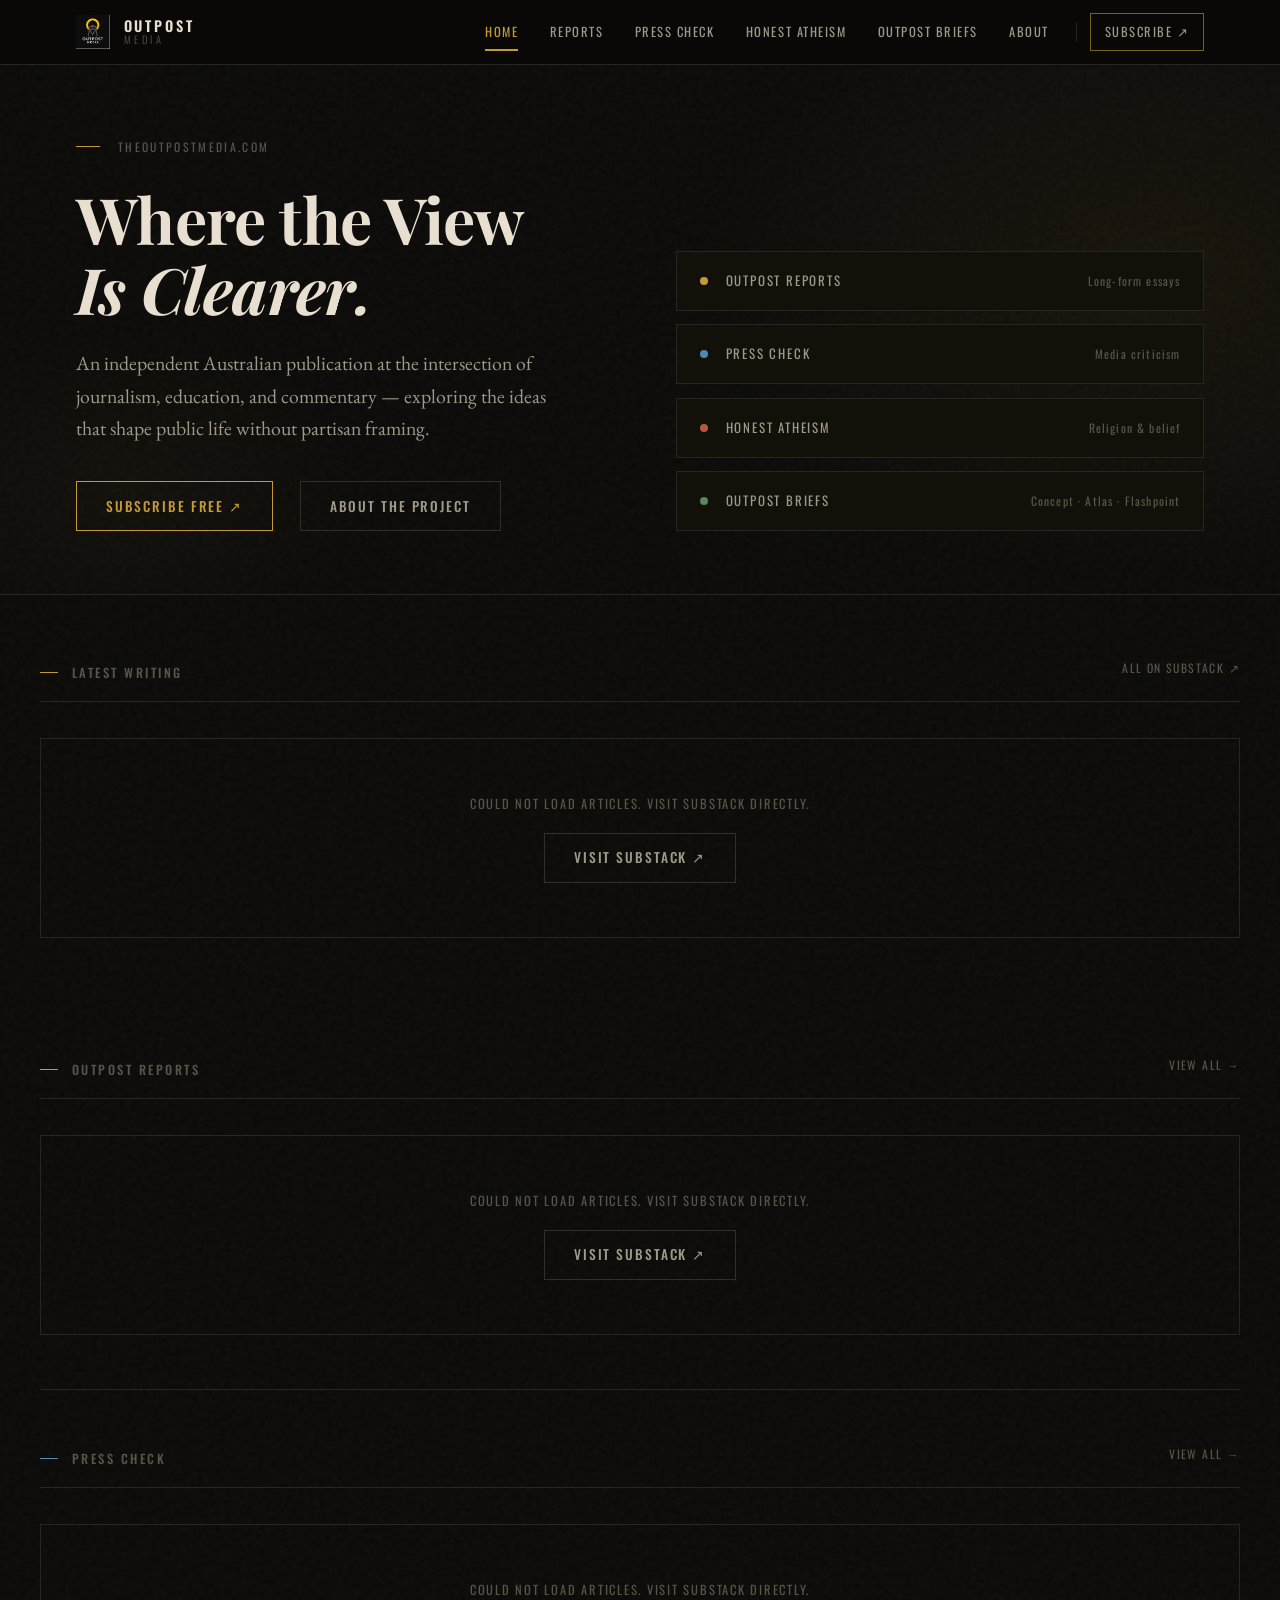
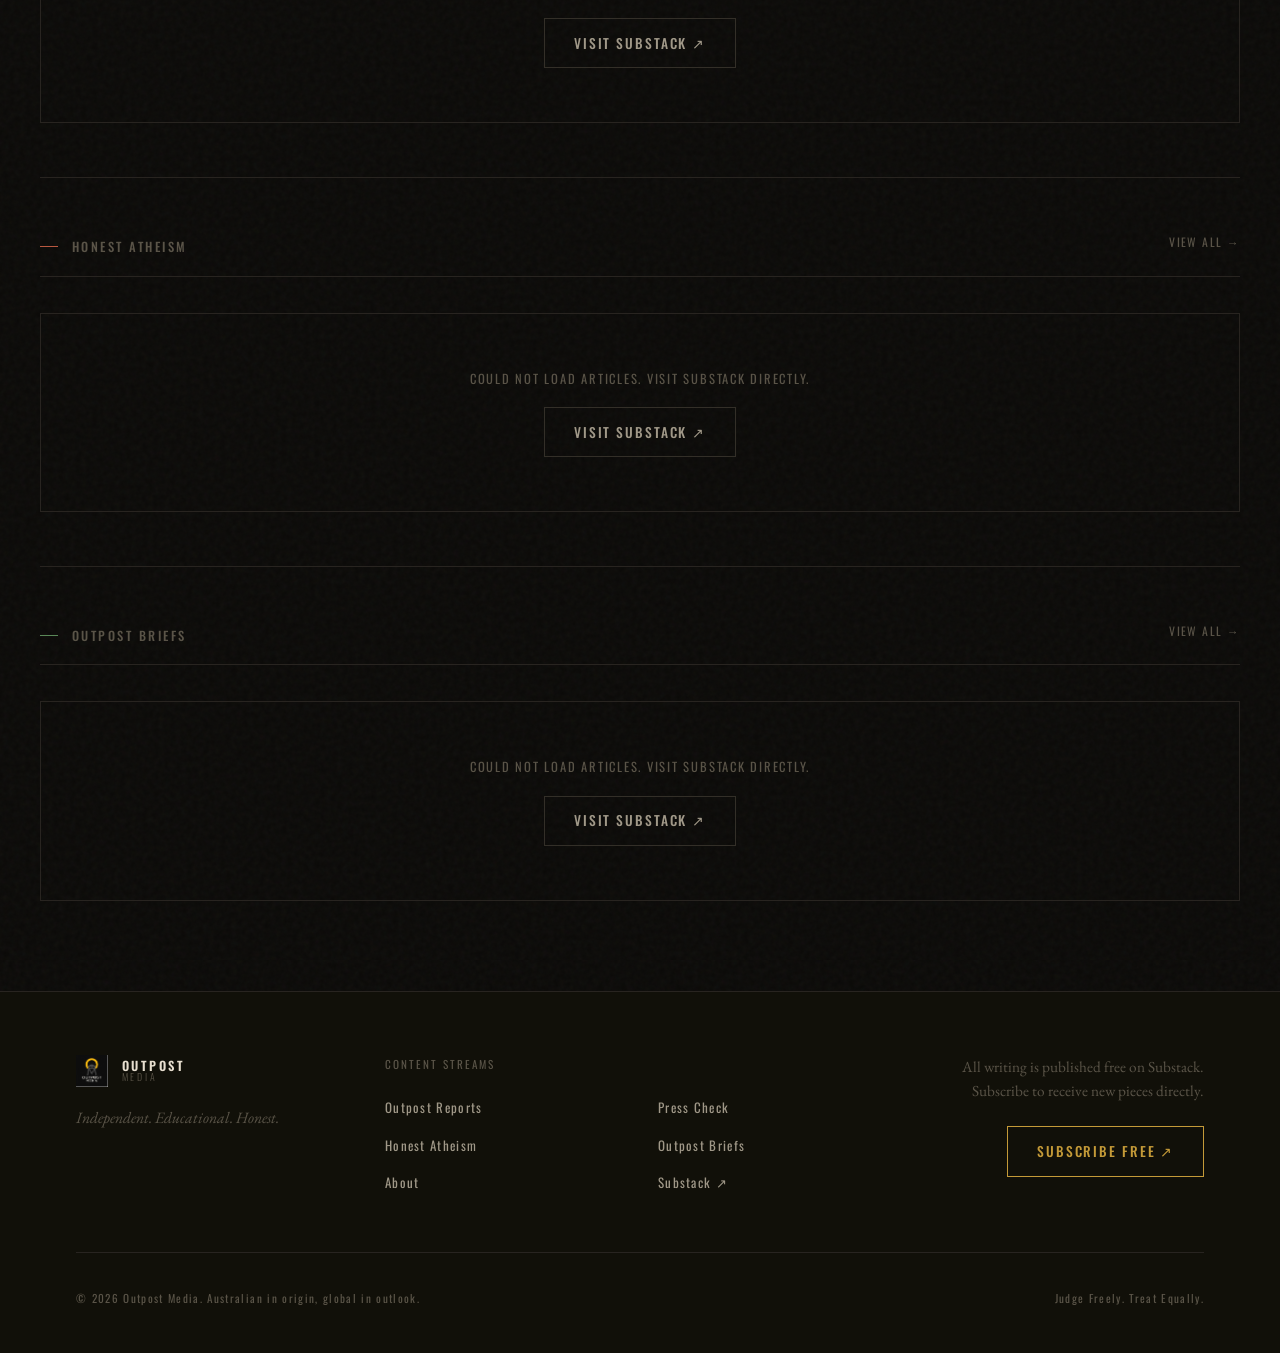
==== index.html @ ff12e026 "Add files via upload" ====
<!DOCTYPE html>
<html lang="en">
<head>
  <meta charset="UTF-8">
  <meta name="viewport" content="width=device-width, initial-scale=1.0">
  <title>Outpost Media — Independent. Educational. Honest.</title>
  <meta name="description" content="Outpost Media is an independent Australian writing project at the intersection of journalism, education, and commentary. Essays on politics, society, religion, and the ideas that shape public life.">
  <meta property="og:title" content="Outpost Media">
  <meta property="og:description" content="Independent. Educational. Honest.">
  <meta property="og:url" content="https://theoutpostmedia.com">
  <link rel="icon" href="logo.png" type="image/png">
  <link rel="stylesheet" href="style.css">
</head>
<body data-page="home">

  <!-- Navigation (injected by app.js) -->
  <header id="site-nav"></header>

  <!-- ── HERO ── -->
  <section class="hero">
    <div class="container">
      <div class="hero-inner">

        <div class="hero-text fade-up fade-up-1">
          <p class="hero-date">theoutpostmedia.com</p>
          <h1 class="hero-headline">Where the View<br><em>Is Clearer.</em></h1>
          <p class="hero-sub">An independent Australian publication at the intersection of journalism, education, and commentary — exploring the ideas that shape public life without partisan framing.</p>
          <div class="hero-meta">
            <a href="https://outpostmedia.substack.com" class="btn btn-gold" target="_blank" rel="noopener">Subscribe Free ↗</a>
            <a href="about.html" class="btn">About the Project</a>
          </div>
        </div>

        <div class="hero-visual fade-up fade-up-3">
          <div class="hero-streams" id="hero-streams">
            <a href="outpost-reports.html" class="hero-stream-card">
              <span class="hero-stream-dot" style="background:var(--reports)"></span>
              <span class="hero-stream-label">Outpost Reports</span>
              <span class="hero-stream-count">Long-form essays</span>
            </a>
            <a href="press-check.html" class="hero-stream-card">
              <span class="hero-stream-dot" style="background:var(--presscheck)"></span>
              <span class="hero-stream-label">Press Check</span>
              <span class="hero-stream-count">Media criticism</span>
            </a>
            <a href="honest-atheism.html" class="hero-stream-card">
              <span class="hero-stream-dot" style="background:var(--atheism)"></span>
              <span class="hero-stream-label">Honest Atheism</span>
              <span class="hero-stream-count">Religion &amp; belief</span>
            </a>
            <a href="outpost-briefs.html" class="hero-stream-card">
              <span class="hero-stream-dot" style="background:var(--briefs)"></span>
              <span class="hero-stream-label">Outpost Briefs</span>
              <span class="hero-stream-count">Concept · Atlas · Flashpoint</span>
            </a>
          </div>
        </div>

      </div>
    </div>
  </section>

  <!-- ── LATEST ARTICLES ── -->
  <main>
    <section class="articles-section container">
      <div class="section-header">
        <span class="section-title all">Latest Writing</span>
        <a href="https://outpostmedia.substack.com" class="section-link" target="_blank" rel="noopener">All on Substack ↗</a>
      </div>
      <div class="articles-grid" id="latest-grid">
        <div class="loading-state"><span class="loading-dots">Loading</span></div>
      </div>
    </section>

    <!-- Reports preview -->
    <section class="home-stream container">
      <div class="section-header">
        <span class="section-title reports">Outpost Reports</span>
        <a href="outpost-reports.html" class="section-link">View all →</a>
      </div>
      <div class="articles-grid" id="reports-grid">
        <div class="loading-state"><span class="loading-dots">Loading</span></div>
      </div>
    </section>

    <!-- Press Check preview -->
    <section class="home-stream container">
      <div class="section-header">
        <span class="section-title presscheck">Press Check</span>
        <a href="press-check.html" class="section-link">View all →</a>
      </div>
      <div class="articles-grid" id="presscheck-grid">
        <div class="loading-state"><span class="loading-dots">Loading</span></div>
      </div>
    </section>

    <!-- Honest Atheism preview -->
    <section class="home-stream container">
      <div class="section-header">
        <span class="section-title atheism">Honest Atheism</span>
        <a href="honest-atheism.html" class="section-link">View all →</a>
      </div>
      <div class="articles-grid" id="atheism-grid">
        <div class="loading-state"><span class="loading-dots">Loading</span></div>
      </div>
    </section>

    <!-- Outpost Briefs preview -->
    <section class="home-stream container" style="padding-bottom:5rem">
      <div class="section-header">
        <span class="section-title briefs">Outpost Briefs</span>
        <a href="outpost-briefs.html" class="section-link">View all →</a>
      </div>
      <div class="articles-grid two-col" id="briefs-grid">
        <div class="loading-state"><span class="loading-dots">Loading</span></div>
      </div>
    </section>
  </main>

  <!-- Footer (injected by app.js) -->
  <footer id="site-footer"></footer>

  <script src="app.js"></script>
  <script>
    async function loadHome() {
      const items = await fetchRSS();

      // Latest (3 most recent, first as featured)
      const latestGrid = document.getElementById('latest-grid');
      if (!items) {
        latestGrid.innerHTML = renderError();
      } else if (items.length === 0) {
        latestGrid.innerHTML = renderError('No articles found yet.');
      } else {
        const latest = items.slice(0, 4);
        latestGrid.innerHTML = latest.map((item, i) => renderCard(item, { featured: i === 0 })).join('');
      }

      // Per-stream grids (3 each)
      const streams = ['reports', 'presscheck', 'atheism'];
      streams.forEach(key => {
        const el = document.getElementById(`${key}-grid`);
        if (!items) { el.innerHTML = renderError(); return; }
        const filtered = filterByStream(items, key).slice(0, 3);
        if (filtered.length === 0) {
          el.innerHTML = `<div class="loading-state">No articles yet — <a href="${CONFIG.substackUrl}" target="_blank" style="color:var(--gold)">visit Substack</a></div>`;
        } else {
          el.innerHTML = filtered.map(item => renderCard(item, { streamKey: key })).join('');
        }
      });

      // Briefs (2 col, 2 items)
      const briefsEl = document.getElementById('briefs-grid');
      if (!items) { briefsEl.innerHTML = renderError(); return; }
      const briefs = filterByStream(items, 'briefs').slice(0, 2);
      if (briefs.length === 0) {
        briefsEl.innerHTML = `<div class="loading-state">No briefs yet — <a href="${CONFIG.substackUrl}" target="_blank" style="color:var(--gold)">visit Substack</a></div>`;
      } else {
        briefsEl.innerHTML = briefs.map(item => renderCard(item, { streamKey: 'briefs' })).join('');
      }
    }

    loadHome();
  </script>
</body>
</html>
---- style.css ----
@import url('https://fonts.googleapis.com/css2?family=Playfair+Display:ital,wght@0,400;0,600;0,700;0,900;1,400;1,600&family=EB+Garamond:ital,wght@0,400;0,500;1,400&family=Oswald:wght@300;400;500;600&display=swap');

/* ============================
   CSS CUSTOM PROPERTIES
   ============================ */
:root {
  --bg:           #0a0907;
  --surface:      #111009;
  --surface-2:    #18160e;
  --border:       #282420;
  --border-light: #332f28;

  --text:         #e8dfd0;
  --text-dim:     #a09888;
  --text-muted:   #5a5448;

  --gold:         #c49a38;
  --gold-light:   #e0b85a;
  --gold-dark:    #7a6020;

  /* Stream accent colours */
  --reports:    #c49a38;
  --presscheck: #4e8ab0;
  --atheism:    #b85840;
  --briefs:     #5a8858;

  --font-display: 'Playfair Display', Georgia, serif;
  --font-body:    'EB Garamond', Georgia, serif;
  --font-ui:      'Oswald', 'Arial Narrow', sans-serif;

  --max-w: 1200px;
  --content-w: 760px;

  --transition: 0.22s ease;
}

/* ============================
   RESET & BASE
   ============================ */
*, *::before, *::after { box-sizing: border-box; margin: 0; padding: 0; }

html { font-size: 18px; scroll-behavior: smooth; }

body {
  background: var(--bg);
  color: var(--text);
  font-family: var(--font-body);
  font-size: 1rem;
  line-height: 1.7;
  -webkit-font-smoothing: antialiased;
  min-height: 100vh;
  /* Subtle grain texture */
  background-image: url("data:image/svg+xml,%3Csvg viewBox='0 0 256 256' xmlns='http://www.w3.org/2000/svg'%3E%3Cfilter id='noise'%3E%3CfeTurbulence type='fractalNoise' baseFrequency='0.9' numOctaves='4' stitchTiles='stitch'/%3E%3C/filter%3E%3Crect width='100%25' height='100%25' filter='url(%23noise)' opacity='0.04'/%3E%3C/svg%3E");
}

a { color: inherit; text-decoration: none; transition: color var(--transition); }
img { display: block; max-width: 100%; }
ul { list-style: none; }

/* ============================
   UTILITY
   ============================ */
.container { max-width: var(--max-w); margin: 0 auto; padding: 0 2rem; }
.content-container { max-width: var(--content-w); margin: 0 auto; padding: 0 2rem; }

.eyebrow {
  font-family: var(--font-ui);
  font-size: 0.7rem;
  font-weight: 500;
  letter-spacing: 0.18em;
  text-transform: uppercase;
  color: var(--text-muted);
}

.rule { border: none; border-top: 1px solid var(--border); margin: 2.5rem 0; }
.rule-gold { border-color: var(--gold-dark); }

.stream-tag {
  font-family: var(--font-ui);
  font-size: 0.65rem;
  font-weight: 500;
  letter-spacing: 0.14em;
  text-transform: uppercase;
  padding: 0.25rem 0.6rem;
  border: 1px solid currentColor;
  display: inline-block;
}

.btn {
  font-family: var(--font-ui);
  font-size: 0.75rem;
  font-weight: 500;
  letter-spacing: 0.14em;
  text-transform: uppercase;
  padding: 0.7rem 1.6rem;
  border: 1px solid var(--border-light);
  color: var(--text-dim);
  display: inline-block;
  transition: all var(--transition);
  cursor: pointer;
  background: none;
}
.btn:hover { border-color: var(--gold); color: var(--gold); }

.btn-gold {
  border-color: var(--gold);
  color: var(--gold);
}
.btn-gold:hover { background: var(--gold); color: var(--bg); }

/* ============================
   NAVIGATION
   ============================ */
#site-nav {
  position: sticky;
  top: 0;
  z-index: 100;
  background: rgba(10, 9, 7, 0.94);
  backdrop-filter: blur(12px);
  -webkit-backdrop-filter: blur(12px);
  border-bottom: 1px solid var(--border);
}

.nav-inner {
  display: flex;
  align-items: center;
  justify-content: space-between;
  height: 64px;
  max-width: var(--max-w);
  margin: 0 auto;
  padding: 0 2rem;
}

.nav-logo {
  display: flex;
  align-items: center;
  gap: 0.75rem;
  flex-shrink: 0;
}

.nav-logo img {
  height: 34px;
  width: auto;
}

.nav-wordmark {
  font-family: var(--font-ui);
  font-size: 0.8rem;
  font-weight: 600;
  letter-spacing: 0.2em;
  text-transform: uppercase;
  color: var(--text);
  line-height: 1.1;
}
.nav-wordmark span {
  display: block;
  font-weight: 300;
  letter-spacing: 0.35em;
  font-size: 0.58rem;
  color: var(--text-muted);
}

.nav-links {
  display: flex;
  align-items: center;
  gap: 0.25rem;
}

.nav-links a {
  font-family: var(--font-ui);
  font-size: 0.7rem;
  font-weight: 400;
  letter-spacing: 0.12em;
  text-transform: uppercase;
  color: var(--text-dim);
  padding: 0.4rem 0.75rem;
  transition: color var(--transition);
  position: relative;
}
.nav-links a:hover,
.nav-links a.active { color: var(--gold); }

.nav-links a.active::after {
  content: '';
  position: absolute;
  bottom: -1px;
  left: 0.75rem;
  right: 0.75rem;
  height: 2px;
  background: var(--gold);
}

.nav-divider {
  width: 1px;
  height: 20px;
  background: var(--border);
  margin: 0 0.5rem;
}

.nav-substack {
  font-family: var(--font-ui);
  font-size: 0.65rem;
  font-weight: 500;
  letter-spacing: 0.14em;
  text-transform: uppercase;
  color: var(--gold);
  border: 1px solid var(--gold-dark);
  padding: 0.35rem 0.9rem;
  transition: all var(--transition);
}
.nav-substack:hover { background: var(--gold); color: var(--bg); }

/* Mobile nav */
.nav-hamburger {
  display: none;
  flex-direction: column;
  gap: 5px;
  cursor: pointer;
  padding: 0.5rem;
  background: none;
  border: none;
}
.nav-hamburger span {
  display: block;
  width: 22px;
  height: 1.5px;
  background: var(--text-dim);
  transition: all var(--transition);
}

.nav-mobile {
  display: none;
  flex-direction: column;
  border-top: 1px solid var(--border);
  padding: 1rem 2rem;
  background: var(--bg);
}
.nav-mobile a {
  font-family: var(--font-ui);
  font-size: 0.8rem;
  letter-spacing: 0.12em;
  text-transform: uppercase;
  color: var(--text-dim);
  padding: 0.7rem 0;
  border-bottom: 1px solid var(--border);
  display: block;
  transition: color var(--transition);
}
.nav-mobile a:hover { color: var(--gold); }
.nav-mobile.open { display: flex; }

@media (max-width: 860px) {
  .nav-links, .nav-divider, .nav-substack { display: none; }
  .nav-hamburger { display: flex; }
}

/* ============================
   PAGE HEADER (stream pages)
   ============================ */
.page-header {
  padding: 5rem 0 3.5rem;
  border-bottom: 1px solid var(--border);
  position: relative;
  overflow: hidden;
}

.page-header::before {
  content: '';
  position: absolute;
  top: 0; left: 0; right: 0; bottom: 0;
  background: radial-gradient(ellipse 60% 100% at 80% 50%, rgba(196, 154, 56, 0.06) 0%, transparent 70%);
  pointer-events: none;
}

.page-header .stream-color-bar {
  width: 3px;
  height: 48px;
  margin-bottom: 1.5rem;
}

.page-header h1 {
  font-family: var(--font-display);
  font-size: clamp(2.2rem, 5vw, 3.5rem);
  font-weight: 700;
  line-height: 1.1;
  margin-bottom: 1rem;
  color: var(--text);
}

.page-header p {
  font-size: 1.05rem;
  color: var(--text-dim);
  max-width: 560px;
  line-height: 1.6;
}

/* ============================
   HERO (homepage)
   ============================ */
.hero {
  padding: 4rem 0 0;
  border-bottom: 1px solid var(--border);
  position: relative;
  overflow: hidden;
}

.hero::before {
  content: '';
  position: absolute;
  top: 0; left: 0; right: 0; bottom: 0;
  background:
    radial-gradient(ellipse 50% 80% at 90% 40%, rgba(196, 154, 56, 0.07) 0%, transparent 70%),
    radial-gradient(ellipse 30% 50% at 10% 80%, rgba(196, 154, 56, 0.04) 0%, transparent 60%);
  pointer-events: none;
}

.hero-inner {
  display: grid;
  grid-template-columns: 1fr 1fr;
  gap: 4rem;
  align-items: end;
  padding-bottom: 3.5rem;
}

.hero-text {}

.hero-date {
  font-family: var(--font-ui);
  font-size: 0.65rem;
  letter-spacing: 0.2em;
  text-transform: uppercase;
  color: var(--text-muted);
  margin-bottom: 1.5rem;
  display: flex;
  align-items: center;
  gap: 1rem;
}
.hero-date::before {
  content: '';
  display: block;
  width: 24px;
  height: 1px;
  background: var(--gold);
}

.hero-headline {
  font-family: var(--font-display);
  font-size: clamp(2.4rem, 5vw, 4rem);
  font-weight: 700;
  line-height: 1.1;
  margin-bottom: 1.25rem;
  letter-spacing: -0.01em;
}

.hero-sub {
  font-size: 1.1rem;
  color: var(--text-dim);
  line-height: 1.65;
  max-width: 480px;
  margin-bottom: 2rem;
}

.hero-meta {
  display: flex;
  align-items: center;
  gap: 1.5rem;
  flex-wrap: wrap;
}

.hero-visual {
  position: relative;
  align-self: stretch;
  display: flex;
  align-items: flex-end;
  justify-content: center;
}

.hero-streams {
  display: flex;
  flex-direction: column;
  gap: 0.75rem;
  width: 100%;
}

.hero-stream-card {
  display: flex;
  align-items: center;
  gap: 1rem;
  padding: 1rem 1.25rem;
  border: 1px solid var(--border);
  background: var(--surface);
  transition: all var(--transition);
  cursor: pointer;
}
.hero-stream-card:hover {
  border-color: var(--border-light);
  background: var(--surface-2);
  transform: translateX(4px);
}

.hero-stream-dot {
  width: 8px;
  height: 8px;
  border-radius: 50%;
  flex-shrink: 0;
}

.hero-stream-label {
  font-family: var(--font-ui);
  font-size: 0.72rem;
  letter-spacing: 0.14em;
  text-transform: uppercase;
  color: var(--text-dim);
  flex: 1;
}

.hero-stream-count {
  font-family: var(--font-ui);
  font-size: 0.65rem;
  letter-spacing: 0.1em;
  color: var(--text-muted);
}

@media (max-width: 768px) {
  .hero-inner { grid-template-columns: 1fr; gap: 2.5rem; padding-bottom: 2.5rem; }
  .hero-visual { display: none; }
}

/* ============================
   ARTICLES GRID
   ============================ */
.articles-section { padding: 3.5rem 0; }

.section-header {
  display: flex;
  align-items: baseline;
  justify-content: space-between;
  margin-bottom: 2rem;
  padding-bottom: 1rem;
  border-bottom: 1px solid var(--border);
}

.section-title {
  font-family: var(--font-ui);
  font-size: 0.7rem;
  font-weight: 500;
  letter-spacing: 0.2em;
  text-transform: uppercase;
  color: var(--text-muted);
  display: flex;
  align-items: center;
  gap: 0.75rem;
}
.section-title::before {
  content: '';
  display: block;
  width: 18px;
  height: 1px;
}

.section-title.reports::before { background: var(--reports); }
.section-title.presscheck::before { background: var(--presscheck); }
.section-title.atheism::before { background: var(--atheism); }
.section-title.briefs::before { background: var(--briefs); }
.section-title.all::before { background: var(--gold); }

.section-link {
  font-family: var(--font-ui);
  font-size: 0.65rem;
  letter-spacing: 0.12em;
  text-transform: uppercase;
  color: var(--text-muted);
  transition: color var(--transition);
}
.section-link:hover { color: var(--gold); }

/* Article Cards */
.articles-grid {
  display: grid;
  grid-template-columns: repeat(3, 1fr);
  gap: 0;
  border: 1px solid var(--border);
}

.articles-grid.two-col {
  grid-template-columns: repeat(2, 1fr);
}

.article-card {
  padding: 1.75rem;
  border-right: 1px solid var(--border);
  border-bottom: 1px solid var(--border);
  transition: background var(--transition);
  display: flex;
  flex-direction: column;
}
.article-card:hover { background: var(--surface); }
.articles-grid .article-card:nth-child(3n) { border-right: none; }
.articles-grid.two-col .article-card:nth-child(2n) { border-right: none; }

.article-card-top {
  display: flex;
  align-items: center;
  justify-content: space-between;
  margin-bottom: 1rem;
}

.article-date {
  font-family: var(--font-ui);
  font-size: 0.6rem;
  letter-spacing: 0.12em;
  color: var(--text-muted);
  text-transform: uppercase;
}

.article-thumb {
  width: 100%;
  aspect-ratio: 16/9;
  object-fit: cover;
  margin-bottom: 1.25rem;
  filter: brightness(0.85) saturate(0.7);
  transition: filter var(--transition);
}
.article-card:hover .article-thumb { filter: brightness(0.95) saturate(0.85); }

.article-title {
  font-family: var(--font-display);
  font-size: 1.15rem;
  font-weight: 600;
  line-height: 1.3;
  color: var(--text);
  margin-bottom: 0.6rem;
  flex: 1;
  transition: color var(--transition);
}
.article-card:hover .article-title { color: var(--gold-light); }

.article-excerpt {
  font-size: 0.88rem;
  color: var(--text-dim);
  line-height: 1.6;
  margin-bottom: 1.25rem;
  display: -webkit-box;
  -webkit-line-clamp: 3;
  -webkit-box-orient: vertical;
  overflow: hidden;
}

.article-footer {
  display: flex;
  align-items: center;
  justify-content: space-between;
  margin-top: auto;
  padding-top: 1rem;
  border-top: 1px solid var(--border);
}

.article-read-link {
  font-family: var(--font-ui);
  font-size: 0.62rem;
  letter-spacing: 0.14em;
  text-transform: uppercase;
  color: var(--text-muted);
  transition: color var(--transition);
  display: flex;
  align-items: center;
  gap: 0.5rem;
}
.article-read-link::after { content: '→'; }
.article-card:hover .article-read-link { color: var(--gold); }

/* Large feature card (first on homepage) */
.article-card.featured {
  grid-column: 1 / -1;
  display: grid;
  grid-template-columns: 1fr 1fr;
  gap: 2rem;
  align-items: start;
  border-right: none;
}
.article-card.featured .article-thumb {
  aspect-ratio: 3/2;
  margin-bottom: 0;
}
.article-card.featured .article-title {
  font-size: 1.65rem;
}

/* Loading / Empty states */
.loading-state {
  grid-column: 1 / -1;
  padding: 3rem;
  text-align: center;
  color: var(--text-muted);
  font-family: var(--font-ui);
  font-size: 0.7rem;
  letter-spacing: 0.14em;
  text-transform: uppercase;
}

.loading-dots::after {
  content: '';
  animation: dots 1.4s infinite;
}
@keyframes dots {
  0%, 20%  { content: ''; }
  40%       { content: '.'; }
  60%       { content: '..'; }
  80%, 100% { content: '...'; }
}

@media (max-width: 900px) {
  .articles-grid { grid-template-columns: repeat(2, 1fr); }
  .articles-grid .article-card:nth-child(3n) { border-right: 1px solid var(--border); }
  .articles-grid .article-card:nth-child(2n) { border-right: none; }
  .article-card.featured { grid-template-columns: 1fr; }
  .article-card.featured .article-title { font-size: 1.3rem; }
}

@media (max-width: 560px) {
  .articles-grid, .articles-grid.two-col { grid-template-columns: 1fr; }
  .articles-grid .article-card { border-right: none; }
}

/* ============================
   STREAM PAGES - Full grid
   ============================ */
.stream-articles {
  padding: 3rem 0 5rem;
}

.stream-articles .articles-grid {
  grid-template-columns: repeat(2, 1fr);
}
.stream-articles .articles-grid .article-card:nth-child(3n) { border-right: 1px solid var(--border); }
.stream-articles .articles-grid .article-card:nth-child(2n) { border-right: none; }
.stream-articles .articles-grid .article-card { border-bottom: 1px solid var(--border); }

/* Outpost Briefs tabs */
.briefs-tabs {
  display: flex;
  gap: 0;
  border: 1px solid var(--border);
  margin-bottom: 2.5rem;
  border-bottom: none;
}

.briefs-tab {
  flex: 1;
  padding: 0.9rem 1rem;
  font-family: var(--font-ui);
  font-size: 0.7rem;
  font-weight: 500;
  letter-spacing: 0.14em;
  text-transform: uppercase;
  color: var(--text-muted);
  cursor: pointer;
  border: none;
  border-right: 1px solid var(--border);
  border-bottom: 2px solid transparent;
  background: var(--surface);
  text-align: center;
  transition: all var(--transition);
}
.briefs-tab:last-child { border-right: none; }
.briefs-tab:hover { color: var(--text-dim); background: var(--surface-2); }
.briefs-tab.active {
  color: var(--briefs);
  background: var(--bg);
  border-bottom-color: var(--briefs);
}

/* ============================
   HOMEPAGE STREAM SECTIONS
   ============================ */
.home-stream {
  padding: 3rem 0;
  border-bottom: 1px solid var(--border);
}
.home-stream:last-child { border-bottom: none; }

/* ============================
   ABOUT PAGE
   ============================ */
.about-hero {
  padding: 5rem 0 4rem;
  border-bottom: 1px solid var(--border);
}

.about-hero h1 {
  font-family: var(--font-display);
  font-size: clamp(2rem, 5vw, 3.5rem);
  font-weight: 700;
  line-height: 1.15;
  margin-bottom: 1.5rem;
  font-style: italic;
}

.about-body {
  padding: 4rem 0 6rem;
}

.about-body h2 {
  font-family: var(--font-display);
  font-size: 1.4rem;
  font-weight: 600;
  margin: 2.5rem 0 0.75rem;
  color: var(--text);
}

.about-body p {
  font-size: 1.05rem;
  line-height: 1.8;
  color: var(--text-dim);
  margin-bottom: 1.2rem;
}

.about-body strong { color: var(--text); font-weight: 500; }

.about-principle {
  border-left: 2px solid var(--gold);
  padding: 1rem 1.5rem;
  margin: 2rem 0;
  background: var(--surface);
}

.about-principle p {
  font-family: var(--font-display);
  font-size: 1.25rem;
  font-style: italic;
  color: var(--text);
  margin: 0;
}

.about-streams-grid {
  display: grid;
  grid-template-columns: repeat(2, 1fr);
  gap: 1.5rem;
  margin: 2rem 0;
}

.about-stream-card {
  padding: 1.5rem;
  border: 1px solid var(--border);
  background: var(--surface);
}

.about-stream-card h3 {
  font-family: var(--font-ui);
  font-size: 0.72rem;
  font-weight: 600;
  letter-spacing: 0.16em;
  text-transform: uppercase;
  margin-bottom: 0.5rem;
}

.about-stream-card p {
  font-size: 0.9rem;
  margin: 0;
  line-height: 1.6;
}

@media (max-width: 600px) {
  .about-streams-grid { grid-template-columns: 1fr; }
}

/* ============================
   FOOTER
   ============================ */
#site-footer {
  border-top: 1px solid var(--border);
  padding: 3.5rem 0 2.5rem;
  background: var(--surface);
}

.footer-inner {
  display: grid;
  grid-template-columns: 1fr 2fr 1fr;
  gap: 3rem;
  margin-bottom: 3rem;
}

.footer-brand {}

.footer-logo {
  display: flex;
  align-items: center;
  gap: 0.75rem;
  margin-bottom: 1rem;
}
.footer-logo img { height: 32px; }
.footer-logo-text {
  font-family: var(--font-ui);
  font-size: 0.7rem;
  font-weight: 600;
  letter-spacing: 0.2em;
  text-transform: uppercase;
  line-height: 1.1;
}
.footer-logo-text span {
  display: block;
  font-weight: 300;
  letter-spacing: 0.3em;
  font-size: 0.55rem;
  color: var(--text-muted);
}

.footer-tagline {
  font-size: 0.88rem;
  color: var(--text-muted);
  line-height: 1.6;
  font-style: italic;
}

.footer-links {}
.footer-links-title {
  font-family: var(--font-ui);
  font-size: 0.62rem;
  letter-spacing: 0.18em;
  text-transform: uppercase;
  color: var(--text-muted);
  margin-bottom: 1rem;
}
.footer-links ul {
  display: grid;
  grid-template-columns: 1fr 1fr;
  gap: 0.4rem 2rem;
}
.footer-links a {
  font-family: var(--font-ui);
  font-size: 0.72rem;
  letter-spacing: 0.1em;
  color: var(--text-dim);
  transition: color var(--transition);
}
.footer-links a:hover { color: var(--gold); }

.footer-substack {
  text-align: right;
}
.footer-substack p {
  font-size: 0.85rem;
  color: var(--text-muted);
  line-height: 1.6;
  margin-bottom: 1.25rem;
}

.footer-bottom {
  padding-top: 2rem;
  border-top: 1px solid var(--border);
  display: flex;
  align-items: center;
  justify-content: space-between;
}
.footer-bottom p {
  font-family: var(--font-ui);
  font-size: 0.62rem;
  letter-spacing: 0.12em;
  color: var(--text-muted);
}

@media (max-width: 768px) {
  .footer-inner { grid-template-columns: 1fr; gap: 2rem; }
  .footer-substack { text-align: left; }
  .footer-bottom { flex-direction: column; gap: 0.5rem; text-align: center; }
}

/* ============================
   ANIMATIONS
   ============================ */
@keyframes fadeUp {
  from { opacity: 0; transform: translateY(18px); }
  to   { opacity: 1; transform: translateY(0); }
}

.fade-up {
  animation: fadeUp 0.5s ease both;
}

.fade-up-1 { animation-delay: 0.05s; }
.fade-up-2 { animation-delay: 0.12s; }
.fade-up-3 { animation-delay: 0.2s; }
.fade-up-4 { animation-delay: 0.28s; }
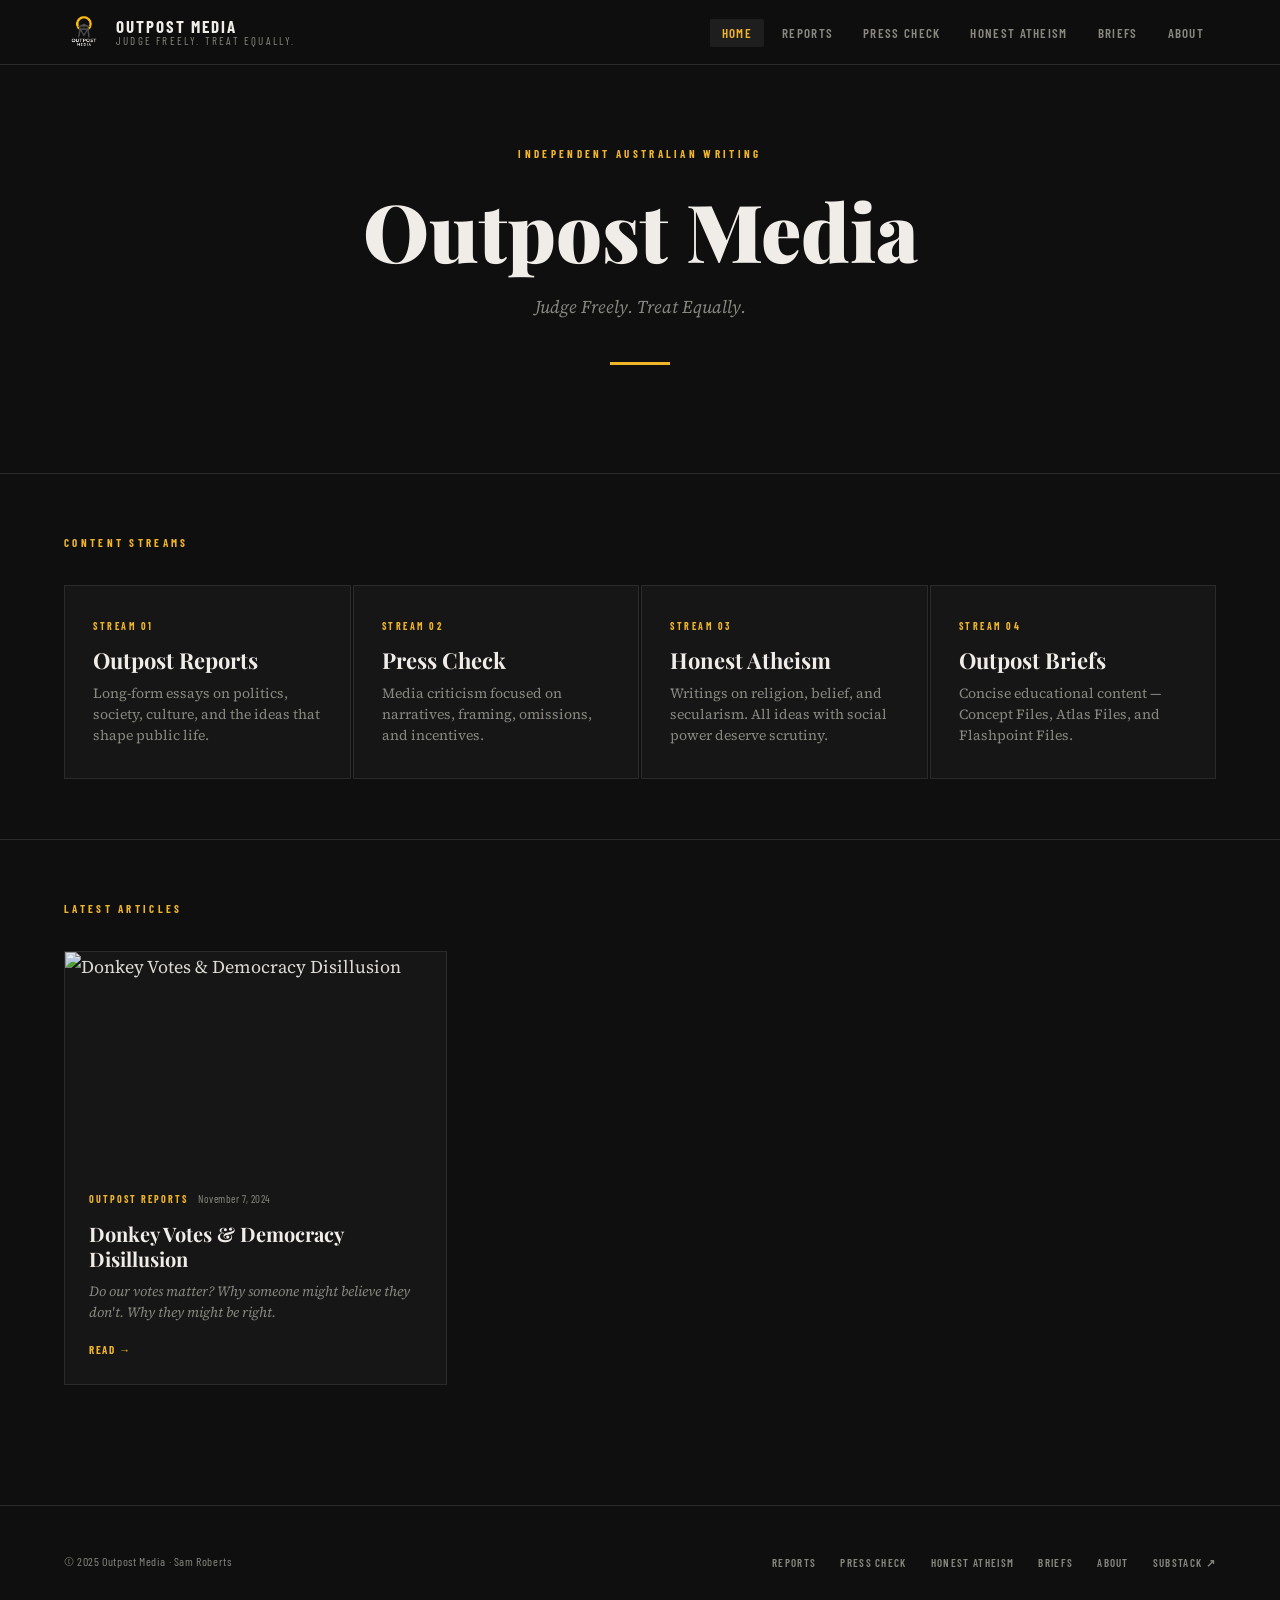
==== commit 5a19ddd8: "Add files via upload" ====
--- a/index.html
+++ b/index.html
@@ -3,164 +3,100 @@
 <head>
   <meta charset="UTF-8">
   <meta name="viewport" content="width=device-width, initial-scale=1.0">
-  <title>Outpost Media — Independent. Educational. Honest.</title>
-  <meta name="description" content="Outpost Media is an independent Australian writing project at the intersection of journalism, education, and commentary. Essays on politics, society, religion, and the ideas that shape public life.">
-  <meta property="og:title" content="Outpost Media">
-  <meta property="og:description" content="Independent. Educational. Honest.">
-  <meta property="og:url" content="https://theoutpostmedia.com">
-  <link rel="icon" href="logo.png" type="image/png">
-  <link rel="stylesheet" href="style.css">
+  <title>Outpost Media — Judge Freely. Treat Equally.</title>
+  <meta name="description" content="Outpost Media is an independent Australian writing project covering politics, society, culture, religion, and the ideas that shape public life.">
+  <link rel="stylesheet" href="styles.css">
+  <link rel="icon" type="image/png" href="logo.png">
 </head>
 <body data-page="home">
 
-  <!-- Navigation (injected by app.js) -->
-  <header id="site-nav"></header>
+  <!-- NAV -->
+  <nav class="site-nav">
+    <div class="nav-inner">
+      <a href="index.html" class="nav-logo">
+        <img src="logo.png" alt="Outpost Media">
+        <div class="nav-logo-text">
+          Outpost Media
+          <span>Judge Freely. Treat Equally.</span>
+        </div>
+      </a>
+      <button class="nav-toggle" id="nav-toggle" aria-label="Toggle navigation">
+        <span></span><span></span><span></span>
+      </button>
+      <ul class="nav-links" id="nav-links">
+        <li><a href="index.html">Home</a></li>
+        <li><a href="outpost-reports.html">Reports</a></li>
+        <li><a href="press-check.html">Press Check</a></li>
+        <li><a href="honest-atheism.html">Honest Atheism</a></li>
+        <li><a href="outpost-briefs.html">Briefs</a></li>
+        <li><a href="about.html">About</a></li>
+      </ul>
+    </div>
+  </nav>
 
-  <!-- ── HERO ── -->
+  <!-- HERO -->
   <section class="hero">
     <div class="container">
-      <div class="hero-inner">
+      <p class="hero-eyebrow">Independent Australian Writing</p>
+      <h1 class="hero-title">Outpost Media</h1>
+      <p class="hero-tagline">Judge Freely. Treat Equally.</p>
+      <div class="hero-divider"></div>
+    </div>
+  </section>
 
-        <div class="hero-text fade-up fade-up-1">
-          <p class="hero-date">theoutpostmedia.com</p>
-          <h1 class="hero-headline">Where the View<br><em>Is Clearer.</em></h1>
-          <p class="hero-sub">An independent Australian publication at the intersection of journalism, education, and commentary — exploring the ideas that shape public life without partisan framing.</p>
-          <div class="hero-meta">
-            <a href="https://outpostmedia.substack.com" class="btn btn-gold" target="_blank" rel="noopener">Subscribe Free ↗</a>
-            <a href="about.html" class="btn">About the Project</a>
-          </div>
-        </div>
-
-        <div class="hero-visual fade-up fade-up-3">
-          <div class="hero-streams" id="hero-streams">
-            <a href="outpost-reports.html" class="hero-stream-card">
-              <span class="hero-stream-dot" style="background:var(--reports)"></span>
-              <span class="hero-stream-label">Outpost Reports</span>
-              <span class="hero-stream-count">Long-form essays</span>
-            </a>
-            <a href="press-check.html" class="hero-stream-card">
-              <span class="hero-stream-dot" style="background:var(--presscheck)"></span>
-              <span class="hero-stream-label">Press Check</span>
-              <span class="hero-stream-count">Media criticism</span>
-            </a>
-            <a href="honest-atheism.html" class="hero-stream-card">
-              <span class="hero-stream-dot" style="background:var(--atheism)"></span>
-              <span class="hero-stream-label">Honest Atheism</span>
-              <span class="hero-stream-count">Religion &amp; belief</span>
-            </a>
-            <a href="outpost-briefs.html" class="hero-stream-card">
-              <span class="hero-stream-dot" style="background:var(--briefs)"></span>
-              <span class="hero-stream-label">Outpost Briefs</span>
-              <span class="hero-stream-count">Concept · Atlas · Flashpoint</span>
-            </a>
-          </div>
-        </div>
-
+  <!-- STREAMS -->
+  <section class="streams-section">
+    <div class="container">
+      <p class="section-label">Content Streams</p>
+      <div class="streams-grid">
+        <a href="outpost-reports.html" class="stream-card">
+          <div class="stream-card-label">Stream 01</div>
+          <div class="stream-card-title">Outpost Reports</div>
+          <div class="stream-card-desc">Long-form essays on politics, society, culture, and the ideas that shape public life.</div>
+        </a>
+        <a href="press-check.html" class="stream-card">
+          <div class="stream-card-label">Stream 02</div>
+          <div class="stream-card-title">Press Check</div>
+          <div class="stream-card-desc">Media criticism focused on narratives, framing, omissions, and incentives.</div>
+        </a>
+        <a href="honest-atheism.html" class="stream-card">
+          <div class="stream-card-label">Stream 03</div>
+          <div class="stream-card-title">Honest Atheism</div>
+          <div class="stream-card-desc">Writings on religion, belief, and secularism. All ideas with social power deserve scrutiny.</div>
+        </a>
+        <a href="outpost-briefs.html" class="stream-card">
+          <div class="stream-card-label">Stream 04</div>
+          <div class="stream-card-title">Outpost Briefs</div>
+          <div class="stream-card-desc">Concise educational content — Concept Files, Atlas Files, and Flashpoint Files.</div>
+        </a>
       </div>
     </div>
   </section>
 
-  <!-- ── LATEST ARTICLES ── -->
-  <main>
-    <section class="articles-section container">
-      <div class="section-header">
-        <span class="section-title all">Latest Writing</span>
-        <a href="https://outpostmedia.substack.com" class="section-link" target="_blank" rel="noopener">All on Substack ↗</a>
-      </div>
-      <div class="articles-grid" id="latest-grid">
-        <div class="loading-state"><span class="loading-dots">Loading</span></div>
-      </div>
-    </section>
+  <!-- RECENT ARTICLES -->
+  <section class="articles-section">
+    <div class="container">
+      <p class="section-label">Latest Articles</p>
+      <div id="recent-articles"></div>
+    </div>
+  </section>
 
-    <!-- Reports preview -->
-    <section class="home-stream container">
-      <div class="section-header">
-        <span class="section-title reports">Outpost Reports</span>
-        <a href="outpost-reports.html" class="section-link">View all →</a>
-      </div>
-      <div class="articles-grid" id="reports-grid">
-        <div class="loading-state"><span class="loading-dots">Loading</span></div>
-      </div>
-    </section>
+  <!-- FOOTER -->
+  <footer class="site-footer">
+    <div class="footer-inner">
+      <span class="footer-copy">© 2025 Outpost Media · Sam Roberts</span>
+      <ul class="footer-links">
+        <li><a href="outpost-reports.html">Reports</a></li>
+        <li><a href="press-check.html">Press Check</a></li>
+        <li><a href="honest-atheism.html">Honest Atheism</a></li>
+        <li><a href="outpost-briefs.html">Briefs</a></li>
+        <li><a href="about.html">About</a></li>
+        <li><a href="https://outpostmedia.substack.com" target="_blank" rel="noopener">Substack ↗</a></li>
+      </ul>
+    </div>
+  </footer>
 
-    <!-- Press Check preview -->
-    <section class="home-stream container">
-      <div class="section-header">
-        <span class="section-title presscheck">Press Check</span>
-        <a href="press-check.html" class="section-link">View all →</a>
-      </div>
-      <div class="articles-grid" id="presscheck-grid">
-        <div class="loading-state"><span class="loading-dots">Loading</span></div>
-      </div>
-    </section>
-
-    <!-- Honest Atheism preview -->
-    <section class="home-stream container">
-      <div class="section-header">
-        <span class="section-title atheism">Honest Atheism</span>
-        <a href="honest-atheism.html" class="section-link">View all →</a>
-      </div>
-      <div class="articles-grid" id="atheism-grid">
-        <div class="loading-state"><span class="loading-dots">Loading</span></div>
-      </div>
-    </section>
-
-    <!-- Outpost Briefs preview -->
-    <section class="home-stream container" style="padding-bottom:5rem">
-      <div class="section-header">
-        <span class="section-title briefs">Outpost Briefs</span>
-        <a href="outpost-briefs.html" class="section-link">View all →</a>
-      </div>
-      <div class="articles-grid two-col" id="briefs-grid">
-        <div class="loading-state"><span class="loading-dots">Loading</span></div>
-      </div>
-    </section>
-  </main>
-
-  <!-- Footer (injected by app.js) -->
-  <footer id="site-footer"></footer>
-
+  <script src="articles.js"></script>
   <script src="app.js"></script>
-  <script>
-    async function loadHome() {
-      const items = await fetchRSS();
-
-      // Latest (3 most recent, first as featured)
-      const latestGrid = document.getElementById('latest-grid');
-      if (!items) {
-        latestGrid.innerHTML = renderError();
-      } else if (items.length === 0) {
-        latestGrid.innerHTML = renderError('No articles found yet.');
-      } else {
-        const latest = items.slice(0, 4);
-        latestGrid.innerHTML = latest.map((item, i) => renderCard(item, { featured: i === 0 })).join('');
-      }
-
-      // Per-stream grids (3 each)
-      const streams = ['reports', 'presscheck', 'atheism'];
-      streams.forEach(key => {
-        const el = document.getElementById(`${key}-grid`);
-        if (!items) { el.innerHTML = renderError(); return; }
-        const filtered = filterByStream(items, key).slice(0, 3);
-        if (filtered.length === 0) {
-          el.innerHTML = `<div class="loading-state">No articles yet — <a href="${CONFIG.substackUrl}" target="_blank" style="color:var(--gold)">visit Substack</a></div>`;
-        } else {
-          el.innerHTML = filtered.map(item => renderCard(item, { streamKey: key })).join('');
-        }
-      });
-
-      // Briefs (2 col, 2 items)
-      const briefsEl = document.getElementById('briefs-grid');
-      if (!items) { briefsEl.innerHTML = renderError(); return; }
-      const briefs = filterByStream(items, 'briefs').slice(0, 2);
-      if (briefs.length === 0) {
-        briefsEl.innerHTML = `<div class="loading-state">No briefs yet — <a href="${CONFIG.substackUrl}" target="_blank" style="color:var(--gold)">visit Substack</a></div>`;
-      } else {
-        briefsEl.innerHTML = briefs.map(item => renderCard(item, { streamKey: 'briefs' })).join('');
-      }
-    }
-
-    loadHome();
-  </script>
 </body>
 </html>
--- a/styles.css
+++ b/styles.css
@@ -0,0 +1,700 @@
+/* ============================================================
+   OUTPOST MEDIA — styles.css
+   Dark editorial aesthetic. Playfair Display + Source Serif 4.
+   Gold accent: #f0b429. Background: #0f0f0f.
+   ============================================================ */
+
+@import url('https://fonts.googleapis.com/css2?family=Playfair+Display:ital,wght@0,400;0,600;0,700;0,900;1,400;1,700&family=Source+Serif+4:ital,wght@0,300;0,400;0,600;1,300;1,400&family=Barlow+Condensed:wght@400;600;700&display=swap');
+
+/* ── Reset & Base ── */
+*, *::before, *::after { box-sizing: border-box; margin: 0; padding: 0; }
+
+:root {
+  --bg:        #0f0f0f;
+  --bg-2:      #161616;
+  --bg-3:      #1e1e1e;
+  --gold:      #f0b429;
+  --gold-dim:  #c4911e;
+  --white:     #f0ede8;
+  --muted:     #888880;
+  --border:    #2a2a2a;
+  --font-head: 'Playfair Display', Georgia, serif;
+  --font-body: 'Source Serif 4', Georgia, serif;
+  --font-ui:   'Barlow Condensed', sans-serif;
+  --max-w:     1200px;
+  --article-w: 720px;
+}
+
+html { scroll-behavior: smooth; }
+
+body {
+  background: var(--bg);
+  color: var(--white);
+  font-family: var(--font-body);
+  font-size: 18px;
+  line-height: 1.7;
+  -webkit-font-smoothing: antialiased;
+}
+
+a { color: inherit; text-decoration: none; }
+img { max-width: 100%; display: block; }
+
+/* ── Utility ── */
+.container { max-width: var(--max-w); margin: 0 auto; padding: 0 24px; }
+.gold { color: var(--gold); }
+
+/* ── NAV ── */
+.site-nav {
+  position: sticky;
+  top: 0;
+  z-index: 100;
+  background: rgba(15,15,15,0.95);
+  backdrop-filter: blur(10px);
+  border-bottom: 1px solid var(--border);
+}
+
+.nav-inner {
+  max-width: var(--max-w);
+  margin: 0 auto;
+  padding: 0 24px;
+  display: flex;
+  align-items: center;
+  justify-content: space-between;
+  height: 64px;
+}
+
+.nav-logo {
+  display: flex;
+  align-items: center;
+  gap: 12px;
+}
+
+.nav-logo img {
+  height: 40px;
+  width: 40px;
+  object-fit: contain;
+}
+
+.nav-logo-text {
+  font-family: var(--font-ui);
+  font-weight: 700;
+  font-size: 17px;
+  letter-spacing: 0.12em;
+  text-transform: uppercase;
+  color: var(--white);
+  line-height: 1.1;
+}
+.nav-logo-text span {
+  display: block;
+  font-weight: 400;
+  font-size: 11px;
+  letter-spacing: 0.2em;
+  color: var(--muted);
+}
+
+.nav-links {
+  display: flex;
+  align-items: center;
+  gap: 6px;
+  list-style: none;
+}
+
+.nav-links a {
+  font-family: var(--font-ui);
+  font-weight: 600;
+  font-size: 13px;
+  letter-spacing: 0.1em;
+  text-transform: uppercase;
+  color: var(--muted);
+  padding: 6px 12px;
+  border-radius: 2px;
+  transition: color 0.2s, background 0.2s;
+}
+
+.nav-links a:hover,
+.nav-links a.active {
+  color: var(--white);
+  background: var(--bg-3);
+}
+
+.nav-links a.active {
+  color: var(--gold);
+}
+
+/* Hamburger */
+.nav-toggle {
+  display: none;
+  flex-direction: column;
+  gap: 5px;
+  cursor: pointer;
+  padding: 4px;
+  background: none;
+  border: none;
+}
+.nav-toggle span {
+  display: block;
+  width: 24px;
+  height: 2px;
+  background: var(--white);
+  transition: all 0.3s;
+}
+
+/* ── HERO (Homepage) ── */
+.hero {
+  border-bottom: 1px solid var(--border);
+  padding: 80px 0 60px;
+  text-align: center;
+}
+
+.hero-eyebrow {
+  font-family: var(--font-ui);
+  font-size: 11px;
+  font-weight: 700;
+  letter-spacing: 0.3em;
+  text-transform: uppercase;
+  color: var(--gold);
+  margin-bottom: 24px;
+}
+
+.hero-title {
+  font-family: var(--font-head);
+  font-size: clamp(42px, 7vw, 80px);
+  font-weight: 900;
+  line-height: 1.05;
+  color: var(--white);
+  margin-bottom: 20px;
+}
+
+.hero-tagline {
+  font-family: var(--font-body);
+  font-size: 18px;
+  font-style: italic;
+  color: var(--muted);
+  margin-bottom: 40px;
+}
+
+.hero-divider {
+  width: 60px;
+  height: 3px;
+  background: var(--gold);
+  margin: 0 auto 48px;
+}
+
+/* ── STREAM CARDS (Homepage featured grid) ── */
+.streams-section {
+  padding: 60px 0;
+  border-bottom: 1px solid var(--border);
+}
+
+.section-label {
+  font-family: var(--font-ui);
+  font-size: 11px;
+  font-weight: 700;
+  letter-spacing: 0.3em;
+  text-transform: uppercase;
+  color: var(--gold);
+  margin-bottom: 32px;
+}
+
+.streams-grid {
+  display: grid;
+  grid-template-columns: repeat(4, 1fr);
+  gap: 2px;
+}
+
+.stream-card {
+  background: var(--bg-2);
+  padding: 32px 28px;
+  border: 1px solid var(--border);
+  transition: background 0.25s, border-color 0.25s;
+  cursor: pointer;
+  position: relative;
+  overflow: hidden;
+}
+
+.stream-card::before {
+  content: '';
+  position: absolute;
+  top: 0; left: 0; right: 0;
+  height: 3px;
+  background: var(--gold);
+  transform: scaleX(0);
+  transition: transform 0.3s;
+  transform-origin: left;
+}
+
+.stream-card:hover::before { transform: scaleX(1); }
+.stream-card:hover { background: var(--bg-3); border-color: #3a3a3a; }
+
+.stream-card-label {
+  font-family: var(--font-ui);
+  font-size: 10px;
+  font-weight: 700;
+  letter-spacing: 0.25em;
+  text-transform: uppercase;
+  color: var(--gold);
+  margin-bottom: 12px;
+}
+
+.stream-card-title {
+  font-family: var(--font-head);
+  font-size: 22px;
+  font-weight: 700;
+  color: var(--white);
+  line-height: 1.2;
+  margin-bottom: 10px;
+}
+
+.stream-card-desc {
+  font-family: var(--font-body);
+  font-size: 14px;
+  color: var(--muted);
+  line-height: 1.5;
+}
+
+/* ── ARTICLE CARD (used on stream pages & homepage recent) ── */
+.articles-section {
+  padding: 60px 0;
+}
+
+.articles-grid {
+  display: grid;
+  grid-template-columns: repeat(3, 1fr);
+  gap: 2px;
+}
+
+.article-card {
+  background: var(--bg-2);
+  border: 1px solid var(--border);
+  display: flex;
+  flex-direction: column;
+  cursor: pointer;
+  transition: border-color 0.25s, background 0.25s;
+  text-decoration: none;
+  color: inherit;
+}
+
+.article-card:hover {
+  border-color: #3a3a3a;
+  background: var(--bg-3);
+}
+
+.article-card-thumb {
+  width: 100%;
+  aspect-ratio: 16/9;
+  object-fit: cover;
+  display: block;
+  filter: brightness(0.92);
+  transition: filter 0.3s;
+}
+
+.article-card:hover .article-card-thumb {
+  filter: brightness(1);
+}
+
+.article-card-thumb-placeholder {
+  width: 100%;
+  aspect-ratio: 16/9;
+  background: var(--bg-3);
+  display: flex;
+  align-items: center;
+  justify-content: center;
+}
+
+.article-card-thumb-placeholder svg {
+  opacity: 0.15;
+}
+
+.article-card-body {
+  padding: 24px;
+  flex: 1;
+  display: flex;
+  flex-direction: column;
+}
+
+.article-card-meta {
+  display: flex;
+  align-items: center;
+  gap: 10px;
+  margin-bottom: 12px;
+}
+
+.article-card-stream {
+  font-family: var(--font-ui);
+  font-size: 10px;
+  font-weight: 700;
+  letter-spacing: 0.2em;
+  text-transform: uppercase;
+  color: var(--gold);
+}
+
+.article-card-date {
+  font-family: var(--font-ui);
+  font-size: 11px;
+  color: var(--muted);
+  letter-spacing: 0.05em;
+}
+
+.article-card-title {
+  font-family: var(--font-head);
+  font-size: 20px;
+  font-weight: 700;
+  line-height: 1.25;
+  color: var(--white);
+  margin-bottom: 10px;
+}
+
+.article-card-subtitle {
+  font-family: var(--font-body);
+  font-size: 14px;
+  font-style: italic;
+  color: var(--muted);
+  line-height: 1.5;
+  flex: 1;
+}
+
+.article-card-read {
+  margin-top: 18px;
+  font-family: var(--font-ui);
+  font-size: 11px;
+  font-weight: 700;
+  letter-spacing: 0.15em;
+  text-transform: uppercase;
+  color: var(--gold);
+}
+
+/* ── PAGE HEADER (stream pages) ── */
+.page-header {
+  padding: 56px 0 40px;
+  border-bottom: 1px solid var(--border);
+}
+
+.page-header-eyebrow {
+  font-family: var(--font-ui);
+  font-size: 10px;
+  font-weight: 700;
+  letter-spacing: 0.3em;
+  text-transform: uppercase;
+  color: var(--gold);
+  margin-bottom: 14px;
+}
+
+.page-header-title {
+  font-family: var(--font-head);
+  font-size: clamp(32px, 5vw, 56px);
+  font-weight: 900;
+  color: var(--white);
+  line-height: 1.05;
+  margin-bottom: 12px;
+}
+
+.page-header-desc {
+  font-family: var(--font-body);
+  font-size: 16px;
+  font-style: italic;
+  color: var(--muted);
+  max-width: 600px;
+}
+
+/* ── BRIEFS TABS ── */
+.briefs-tabs {
+  display: flex;
+  gap: 0;
+  border-bottom: 1px solid var(--border);
+  margin-bottom: 40px;
+}
+
+.briefs-tab {
+  font-family: var(--font-ui);
+  font-size: 12px;
+  font-weight: 700;
+  letter-spacing: 0.15em;
+  text-transform: uppercase;
+  color: var(--muted);
+  padding: 16px 24px;
+  cursor: pointer;
+  border-bottom: 3px solid transparent;
+  transition: color 0.2s, border-color 0.2s;
+  background: none;
+  border-top: none;
+  border-left: none;
+  border-right: none;
+}
+
+.briefs-tab:hover { color: var(--white); }
+.briefs-tab.active { color: var(--gold); border-bottom-color: var(--gold); }
+
+/* ── ARTICLE READER ── */
+.article-reader {
+  max-width: var(--article-w);
+  margin: 0 auto;
+  padding: 60px 24px 100px;
+}
+
+.article-reader-header {
+  margin-bottom: 40px;
+  padding-bottom: 32px;
+  border-bottom: 1px solid var(--border);
+}
+
+.article-reader-stream {
+  font-family: var(--font-ui);
+  font-size: 11px;
+  font-weight: 700;
+  letter-spacing: 0.25em;
+  text-transform: uppercase;
+  color: var(--gold);
+  margin-bottom: 16px;
+}
+
+.article-reader-title {
+  font-family: var(--font-head);
+  font-size: clamp(28px, 4vw, 46px);
+  font-weight: 900;
+  line-height: 1.1;
+  color: var(--white);
+  margin-bottom: 14px;
+}
+
+.article-reader-subtitle {
+  font-family: var(--font-body);
+  font-size: 18px;
+  font-style: italic;
+  color: var(--muted);
+  line-height: 1.5;
+  margin-bottom: 20px;
+}
+
+.article-reader-meta {
+  display: flex;
+  align-items: center;
+  gap: 16px;
+  flex-wrap: wrap;
+}
+
+.article-reader-date {
+  font-family: var(--font-ui);
+  font-size: 12px;
+  color: var(--muted);
+  letter-spacing: 0.1em;
+}
+
+.article-reader-author {
+  font-family: var(--font-ui);
+  font-size: 12px;
+  color: var(--muted);
+  letter-spacing: 0.05em;
+}
+
+.article-reader-substack {
+  display: inline-flex;
+  align-items: center;
+  gap: 6px;
+  font-family: var(--font-ui);
+  font-size: 11px;
+  font-weight: 700;
+  letter-spacing: 0.1em;
+  text-transform: uppercase;
+  color: var(--gold);
+  border: 1px solid var(--gold-dim);
+  padding: 6px 14px;
+  transition: background 0.2s, color 0.2s;
+}
+
+.article-reader-substack:hover {
+  background: var(--gold);
+  color: var(--bg);
+}
+
+/* Article body content */
+.article-body { font-family: var(--font-body); }
+
+.article-body p {
+  margin-bottom: 1.6em;
+  font-size: 18px;
+  line-height: 1.8;
+  color: #d8d4ce;
+}
+
+.article-body h2 {
+  font-family: var(--font-head);
+  font-size: 28px;
+  font-weight: 700;
+  color: var(--white);
+  margin: 2.4em 0 0.8em;
+  line-height: 1.2;
+}
+
+.article-body h3 {
+  font-family: var(--font-head);
+  font-size: 22px;
+  font-weight: 600;
+  color: var(--white);
+  margin: 2em 0 0.6em;
+}
+
+.article-body blockquote {
+  border-left: 3px solid var(--gold);
+  margin: 2em 0;
+  padding: 4px 0 4px 28px;
+  font-size: 20px;
+  font-style: italic;
+  color: var(--white);
+  line-height: 1.6;
+}
+
+.article-body a {
+  color: var(--gold);
+  text-decoration: underline;
+  text-underline-offset: 3px;
+  text-decoration-color: var(--gold-dim);
+  transition: text-decoration-color 0.2s;
+}
+
+.article-body a:hover {
+  text-decoration-color: var(--gold);
+}
+
+.article-body strong { color: var(--white); font-weight: 600; }
+.article-body em { font-style: italic; }
+
+.article-hero-img {
+  width: 100%;
+  border-radius: 2px;
+  margin-bottom: 2em;
+}
+
+.article-img {
+  width: 100%;
+  margin: 1.6em 0;
+  border-radius: 2px;
+}
+
+/* Article footer */
+.article-footer {
+  margin-top: 60px;
+  padding-top: 40px;
+  border-top: 1px solid var(--border);
+  display: flex;
+  align-items: center;
+  justify-content: space-between;
+  flex-wrap: gap;
+  gap: 16px;
+}
+
+.article-footer-label {
+  font-family: var(--font-ui);
+  font-size: 12px;
+  color: var(--muted);
+  letter-spacing: 0.1em;
+  text-transform: uppercase;
+}
+
+/* ── ABOUT PAGE ── */
+.about-section {
+  max-width: 740px;
+  margin: 0 auto;
+  padding: 60px 24px 100px;
+}
+
+.about-section h2 {
+  font-family: var(--font-head);
+  font-size: 28px;
+  font-weight: 700;
+  color: var(--white);
+  margin: 2.4em 0 0.8em;
+}
+
+.about-section p {
+  font-family: var(--font-body);
+  font-size: 17px;
+  line-height: 1.8;
+  color: #d0ccc6;
+  margin-bottom: 1.4em;
+}
+
+.about-section .principle {
+  font-family: var(--font-head);
+  font-size: 26px;
+  font-style: italic;
+  color: var(--gold);
+  text-align: center;
+  padding: 32px 0;
+  border-top: 1px solid var(--border);
+  border-bottom: 1px solid var(--border);
+  margin: 40px 0;
+}
+
+/* ── EMPTY STATE ── */
+.empty-state {
+  text-align: center;
+  padding: 80px 24px;
+  color: var(--muted);
+}
+
+.empty-state p {
+  font-family: var(--font-body);
+  font-size: 16px;
+  font-style: italic;
+}
+
+/* ── FOOTER ── */
+.site-footer {
+  border-top: 1px solid var(--border);
+  padding: 40px 0;
+  margin-top: 60px;
+}
+
+.footer-inner {
+  max-width: var(--max-w);
+  margin: 0 auto;
+  padding: 0 24px;
+  display: flex;
+  align-items: center;
+  justify-content: space-between;
+  flex-wrap: wrap;
+  gap: 16px;
+}
+
+.footer-copy {
+  font-family: var(--font-ui);
+  font-size: 12px;
+  color: var(--muted);
+  letter-spacing: 0.05em;
+}
+
+.footer-links {
+  display: flex;
+  gap: 24px;
+  list-style: none;
+}
+
+.footer-links a {
+  font-family: var(--font-ui);
+  font-size: 11px;
+  font-weight: 600;
+  letter-spacing: 0.12em;
+  text-transform: uppercase;
+  color: var(--muted);
+  transition: color 0.2s;
+}
+
+.footer-links a:hover { color: var(--white); }
+
+/* ── RESPONSIVE ── */
+@media (max-width: 900px) {
+  .streams-grid { grid-template-columns: repeat(2, 1fr); }
+  .articles-grid { grid-template-columns: repeat(2, 1fr); }
+}
+
+@media (max-width: 640px) {
+  .nav-links { display: none; flex-direction: column; position: absolute; top: 64px; left: 0; right: 0; background: var(--bg); border-bottom: 1px solid var(--border); padding: 16px 0; }
+  .nav-links.open { display: flex; }
+  .nav-toggle { display: flex; }
+  .streams-grid { grid-template-columns: 1fr; }
+  .articles-grid { grid-template-columns: 1fr; }
+  .article-reader { padding: 40px 20px 80px; }
+  .article-body p { font-size: 17px; }
+  .article-body blockquote { font-size: 18px; }
+  .footer-inner { flex-direction: column; align-items: flex-start; }
+}
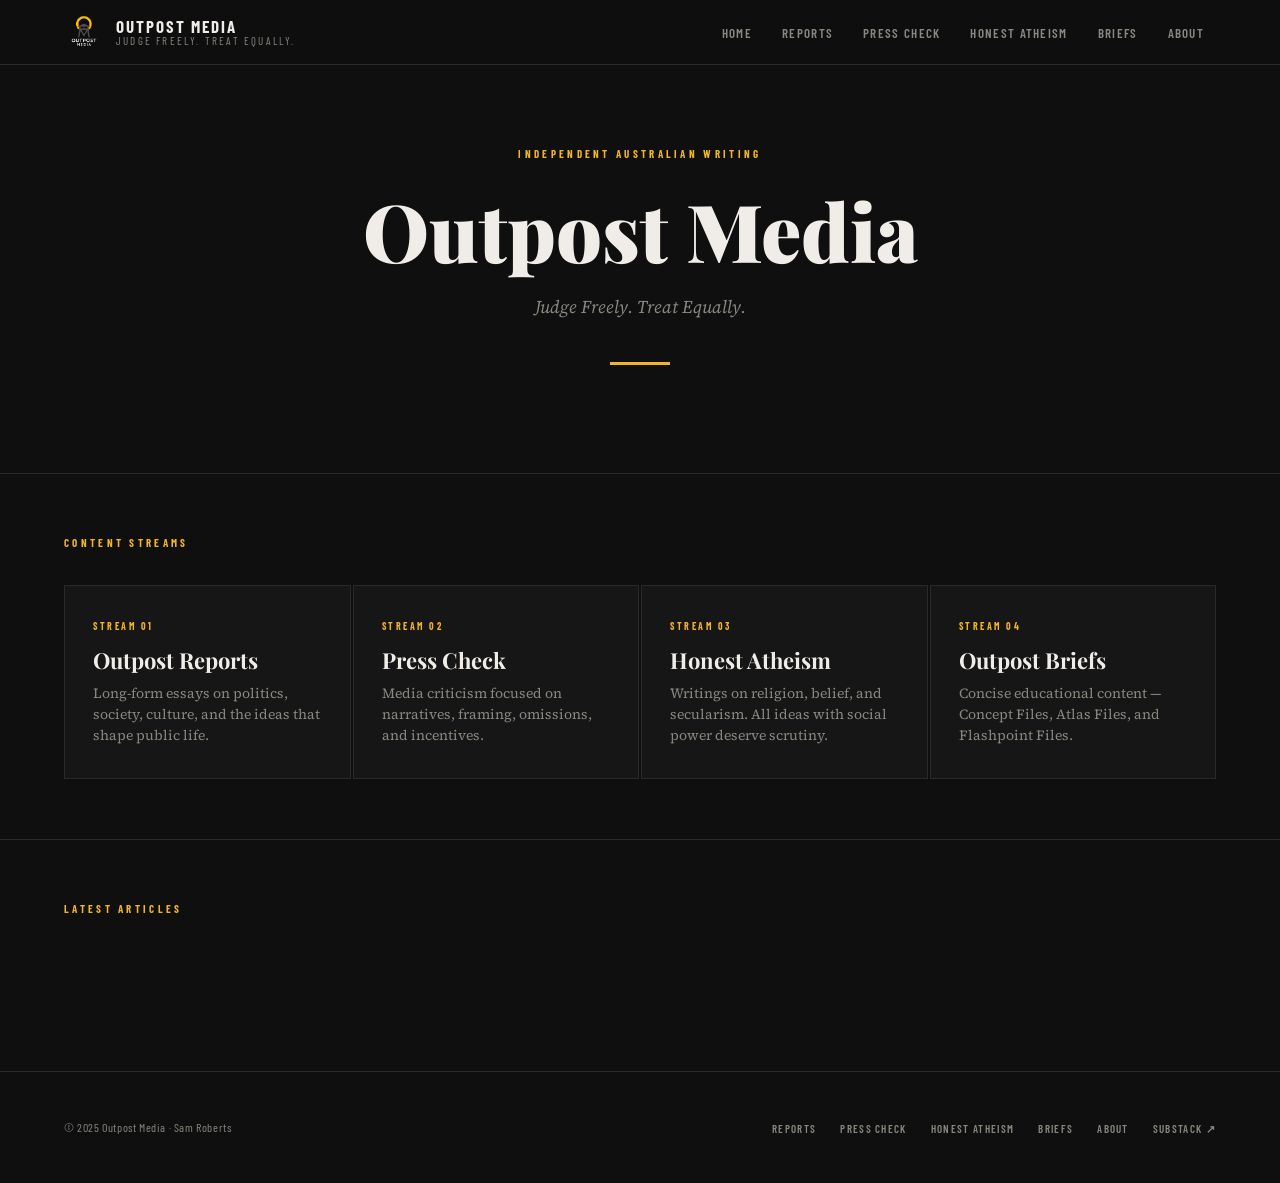
==== commit 4f725a96: "Add files via upload" ====
--- a/index.html
+++ b/index.html
@@ -96,7 +96,12 @@
     </div>
   </footer>
 
-  <script src="articles.js"></script>
+  <script src="articles-reports.js"></script>
+  <script src="articles-presscheck.js"></script>
+  <script src="articles-atheism.js"></script>
+  <script src="articles-briefs-atlas.js"></script>
+  <script src="articles-briefs-concept.js"></script>
+  <script src="articles-briefs-flashpoint.js"></script>
   <script src="app.js"></script>
 </body>
 </html>
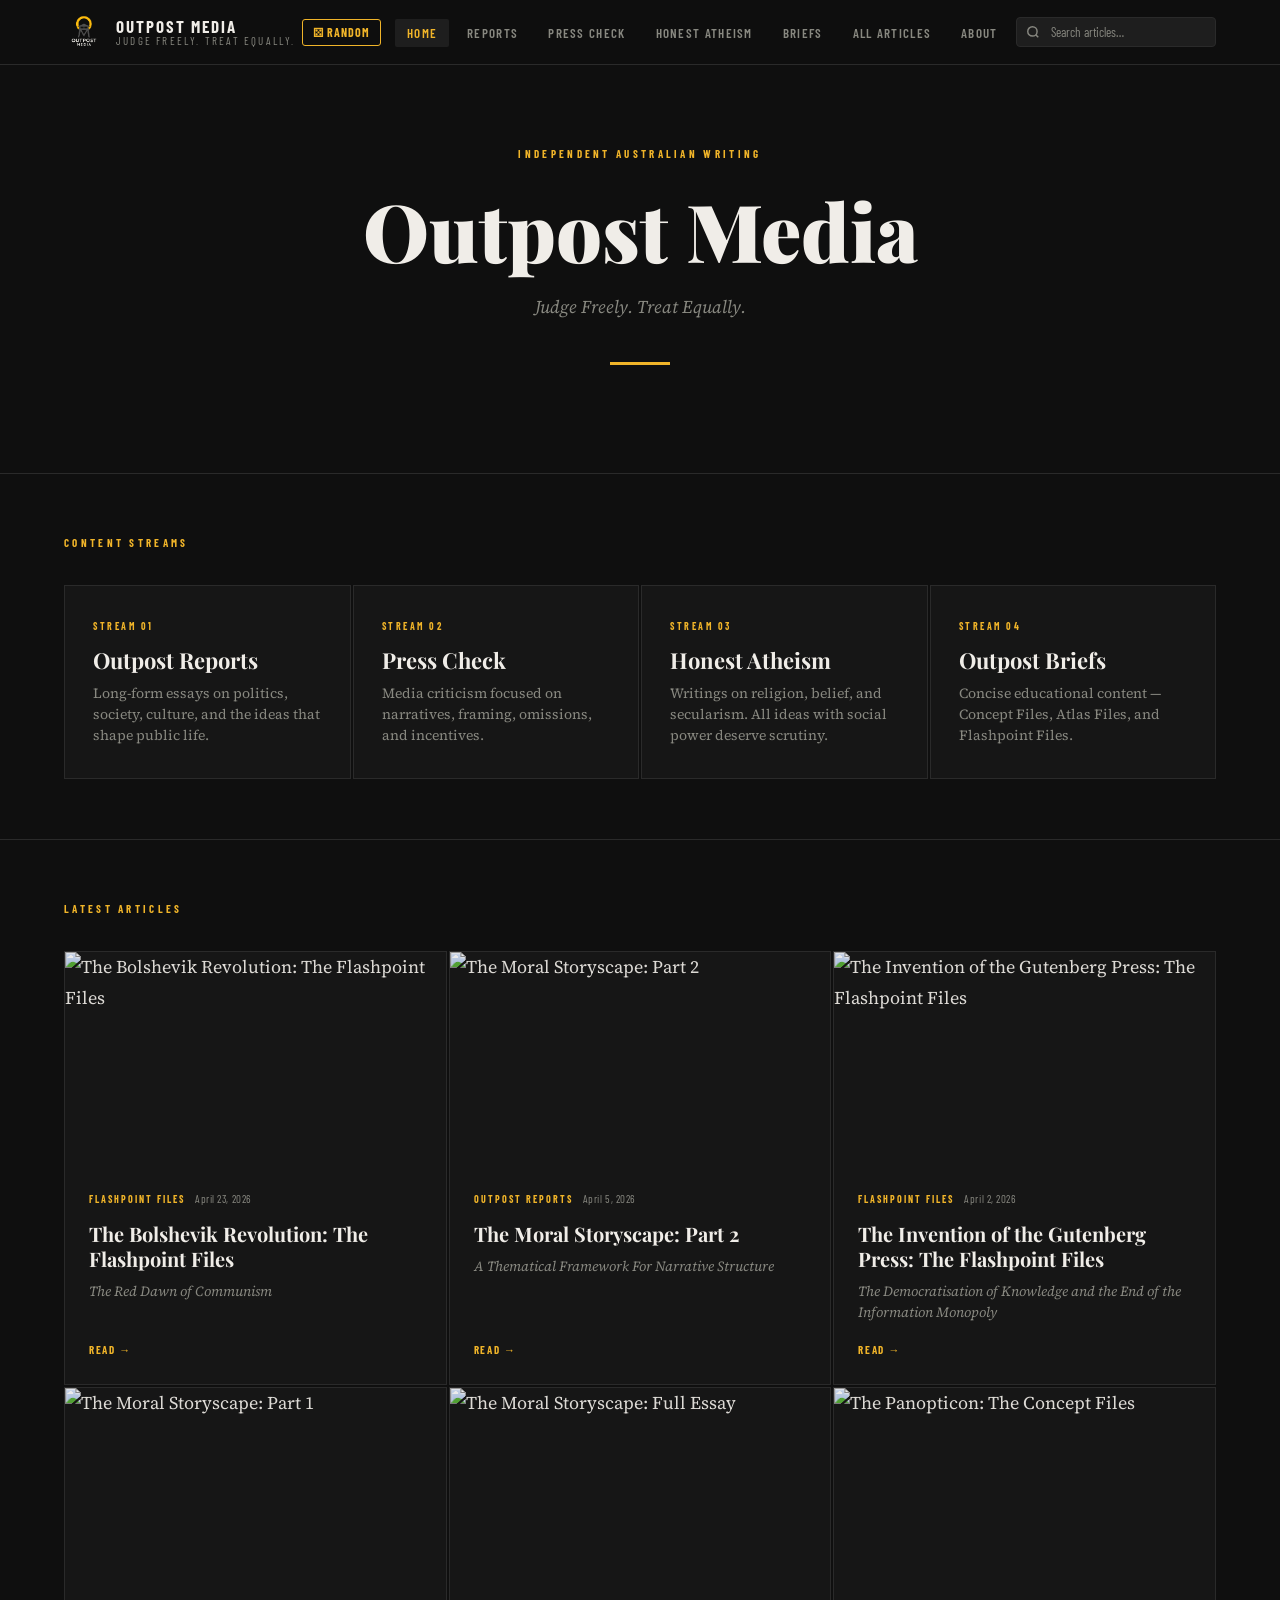
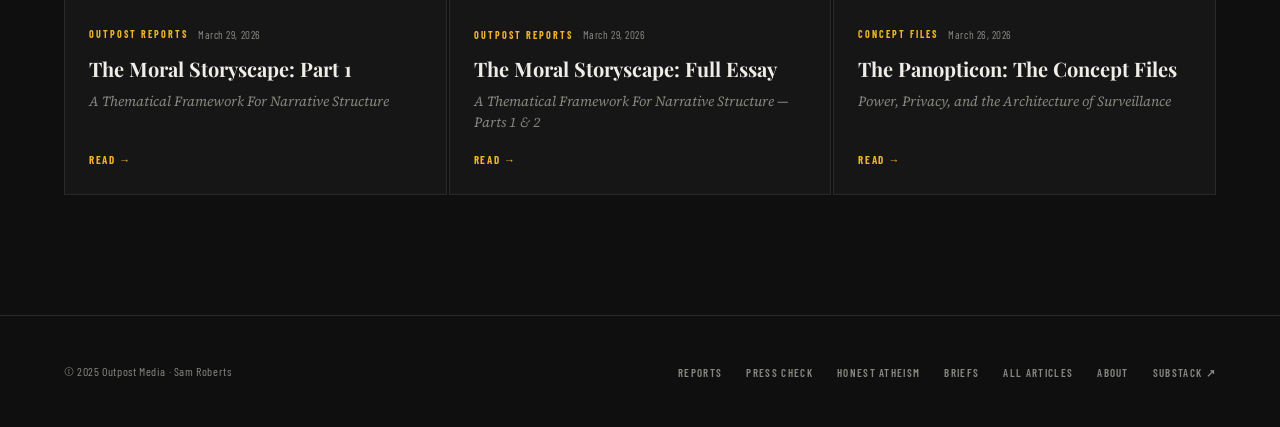
==== commit 2cd1f911: "Add files via upload" ====
--- a/index.html
+++ b/index.html
@@ -23,14 +23,25 @@
       <button class="nav-toggle" id="nav-toggle" aria-label="Toggle navigation">
         <span></span><span></span><span></span>
       </button>
+      <div class="nav-actions">
+        <button class="btn-random" id="btn-random" title="Take me somewhere">⚄ Random</button>
+      </div>
       <ul class="nav-links" id="nav-links">
         <li><a href="index.html">Home</a></li>
         <li><a href="outpost-reports.html">Reports</a></li>
         <li><a href="press-check.html">Press Check</a></li>
         <li><a href="honest-atheism.html">Honest Atheism</a></li>
         <li><a href="outpost-briefs.html">Briefs</a></li>
+        <li><a href="all-articles.html">All Articles</a></li>
         <li><a href="about.html">About</a></li>
       </ul>
+      <div class="nav-search">
+        <span class="nav-search-icon">
+          <svg width="14" height="14" viewBox="0 0 24 24" fill="none" stroke="currentColor" stroke-width="2.5"><circle cx="11" cy="11" r="8"/><line x1="21" y1="21" x2="16.65" y2="16.65"/></svg>
+        </span>
+        <input type="text" class="nav-search-input" id="nav-search-input" placeholder="Search articles…" autocomplete="off">
+        <div class="search-dropdown" id="search-dropdown"></div>
+      </div>
     </div>
   </nav>
 
@@ -90,6 +101,7 @@
         <li><a href="press-check.html">Press Check</a></li>
         <li><a href="honest-atheism.html">Honest Atheism</a></li>
         <li><a href="outpost-briefs.html">Briefs</a></li>
+        <li><a href="all-articles.html">All Articles</a></li>
         <li><a href="about.html">About</a></li>
         <li><a href="https://outpostmedia.substack.com" target="_blank" rel="noopener">Substack ↗</a></li>
       </ul>
--- a/styles.css
+++ b/styles.css
@@ -698,3 +698,188 @@
   .article-body blockquote { font-size: 18px; }
   .footer-inner { flex-direction: column; align-items: flex-start; }
 }
+
+/* ── SEARCH BAR ──────────────────────────────────────────────── */
+.nav-search {
+  position: relative;
+  display: flex;
+  align-items: center;
+}
+
+.nav-search-input {
+  background: var(--bg-3);
+  border: 1px solid var(--border);
+  border-radius: 4px;
+  color: var(--white);
+  font-family: var(--font-ui);
+  font-size: 13px;
+  padding: 6px 12px 6px 34px;
+  width: 200px;
+  outline: none;
+  transition: border-color 0.2s, width 0.3s;
+}
+
+.nav-search-input::placeholder {
+  color: var(--muted);
+}
+
+.nav-search-input:focus {
+  border-color: var(--gold);
+  width: 260px;
+}
+
+.nav-search-icon {
+  position: absolute;
+  left: 10px;
+  color: var(--muted);
+  pointer-events: none;
+  line-height: 0;
+}
+
+.search-dropdown {
+  display: none;
+  position: absolute;
+  top: calc(100% + 6px);
+  right: 0;
+  width: 340px;
+  background: var(--bg-2);
+  border: 1px solid var(--border);
+  border-radius: 6px;
+  box-shadow: 0 8px 32px rgba(0,0,0,0.5);
+  z-index: 200;
+  max-height: 420px;
+  overflow-y: auto;
+}
+
+.search-dropdown.open {
+  display: block;
+}
+
+.search-result {
+  display: flex;
+  align-items: center;
+  gap: 12px;
+  padding: 10px 14px;
+  text-decoration: none;
+  border-bottom: 1px solid var(--border);
+  transition: background 0.15s;
+}
+
+.search-result:last-child {
+  border-bottom: none;
+}
+
+.search-result:hover {
+  background: var(--bg-3);
+}
+
+.search-result-thumb {
+  width: 48px;
+  height: 48px;
+  object-fit: cover;
+  border-radius: 3px;
+  flex-shrink: 0;
+  background: var(--bg-3);
+}
+
+.search-result-info {
+  flex: 1;
+  min-width: 0;
+}
+
+.search-result-title {
+  font-family: var(--font-ui);
+  font-size: 13px;
+  font-weight: 600;
+  color: var(--white);
+  white-space: nowrap;
+  overflow: hidden;
+  text-overflow: ellipsis;
+  line-height: 1.3;
+}
+
+.search-result-meta {
+  font-family: var(--font-ui);
+  font-size: 11px;
+  color: var(--muted);
+  margin-top: 2px;
+}
+
+.search-no-results {
+  padding: 16px 14px;
+  font-family: var(--font-ui);
+  font-size: 13px;
+  color: var(--muted);
+  text-align: center;
+}
+
+/* ── RANDOM & ALL ARTICLES BUTTONS ────────────────────────────── */
+.nav-actions {
+  display: flex;
+  align-items: center;
+  gap: 8px;
+  margin-right: 8px;
+}
+
+.btn-random {
+  font-family: var(--font-ui);
+  font-size: 12px;
+  font-weight: 700;
+  letter-spacing: 0.08em;
+  text-transform: uppercase;
+  color: var(--gold);
+  background: none;
+  border: 1px solid var(--gold);
+  border-radius: 3px;
+  padding: 5px 10px;
+  cursor: pointer;
+  transition: background 0.2s, color 0.2s;
+  white-space: nowrap;
+}
+
+.btn-random:hover {
+  background: var(--gold);
+  color: var(--bg);
+}
+
+/* ── ALL ARTICLES PAGE ──────────────────────────────────────────── */
+.all-articles-filters {
+  display: flex;
+  gap: 8px;
+  flex-wrap: wrap;
+  margin-bottom: 32px;
+}
+
+.filter-btn {
+  font-family: var(--font-ui);
+  font-size: 12px;
+  font-weight: 700;
+  letter-spacing: 0.1em;
+  text-transform: uppercase;
+  color: var(--muted);
+  background: var(--bg-2);
+  border: 1px solid var(--border);
+  border-radius: 3px;
+  padding: 6px 14px;
+  cursor: pointer;
+  transition: all 0.2s;
+}
+
+.filter-btn:hover {
+  color: var(--white);
+  border-color: var(--white);
+}
+
+.filter-btn.active {
+  color: var(--gold);
+  border-color: var(--gold);
+  background: rgba(201,169,98,0.08);
+}
+
+@media (max-width: 640px) {
+  .nav-search-input { width: 140px; }
+  .nav-search-input:focus { width: 180px; }
+  .search-dropdown { width: 290px; right: -40px; }
+  .nav-actions { display: none; }
+  .btn-random { display: none; }
+}
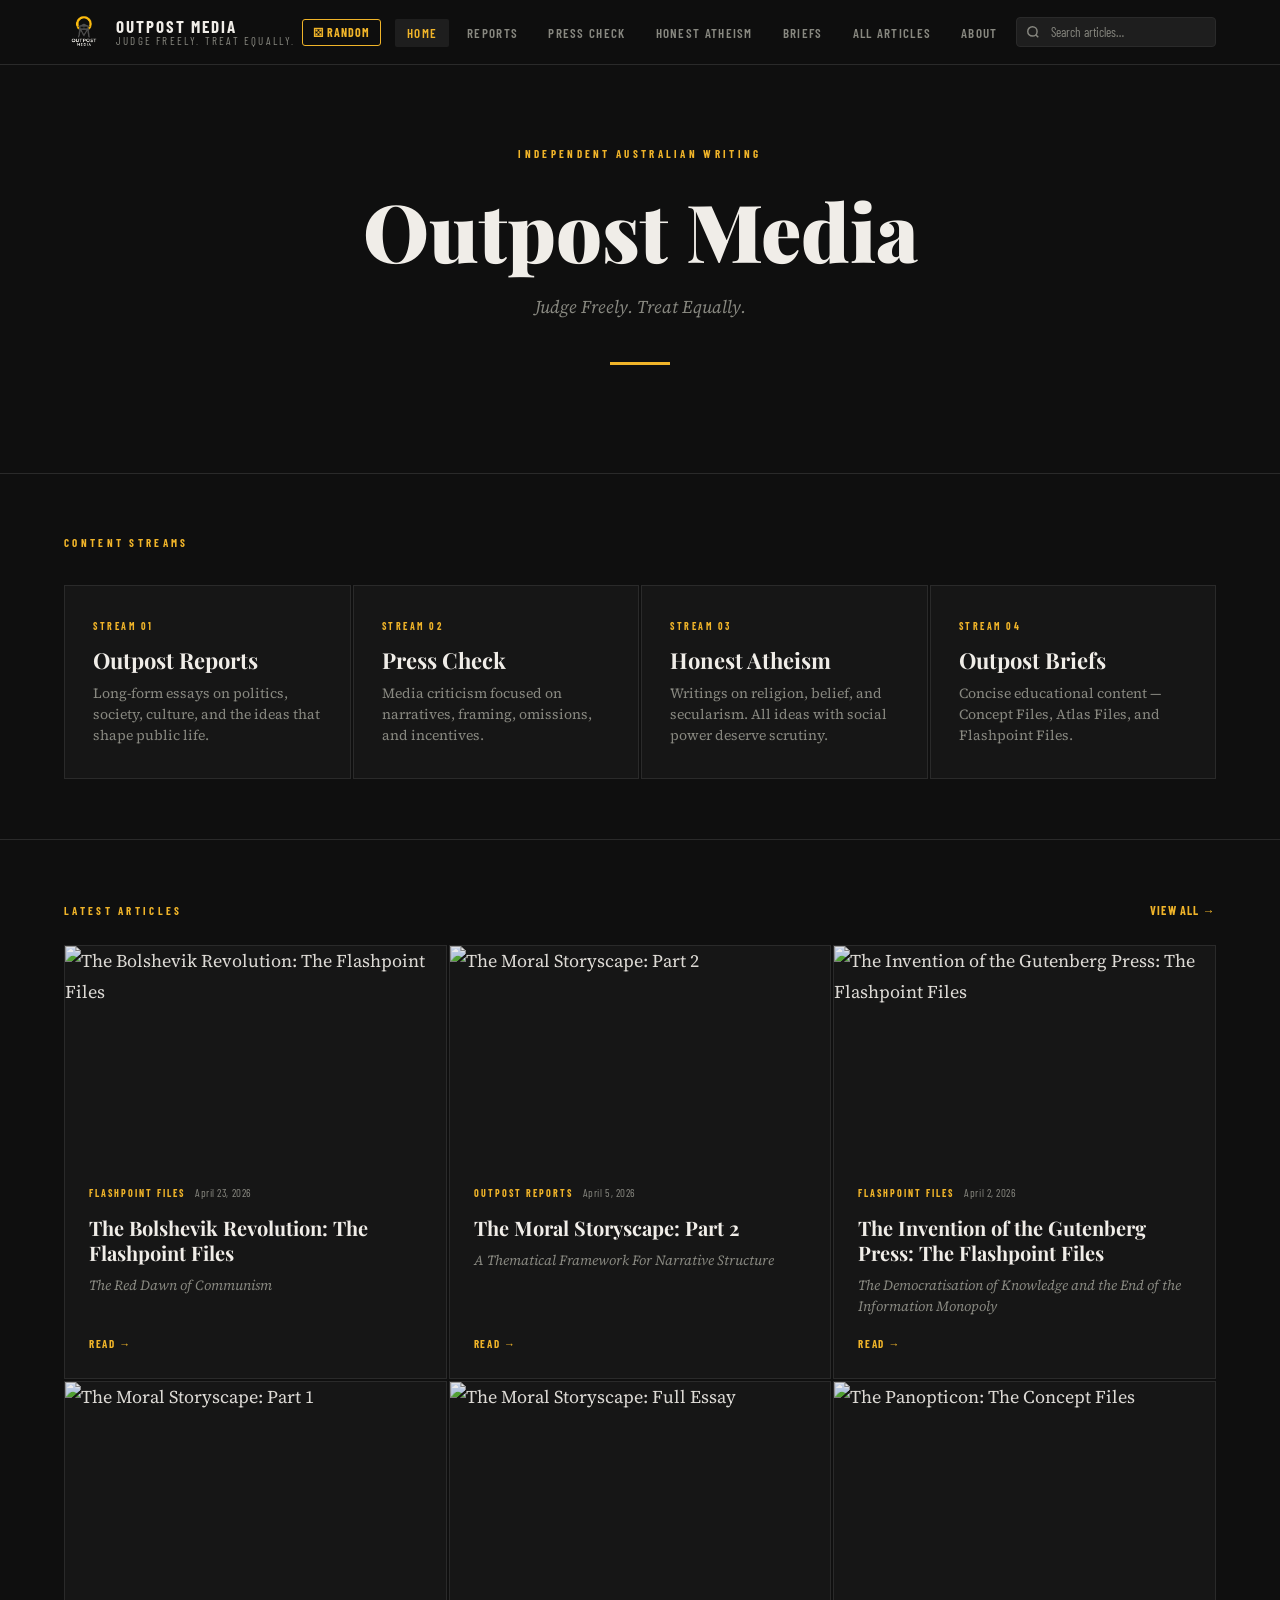
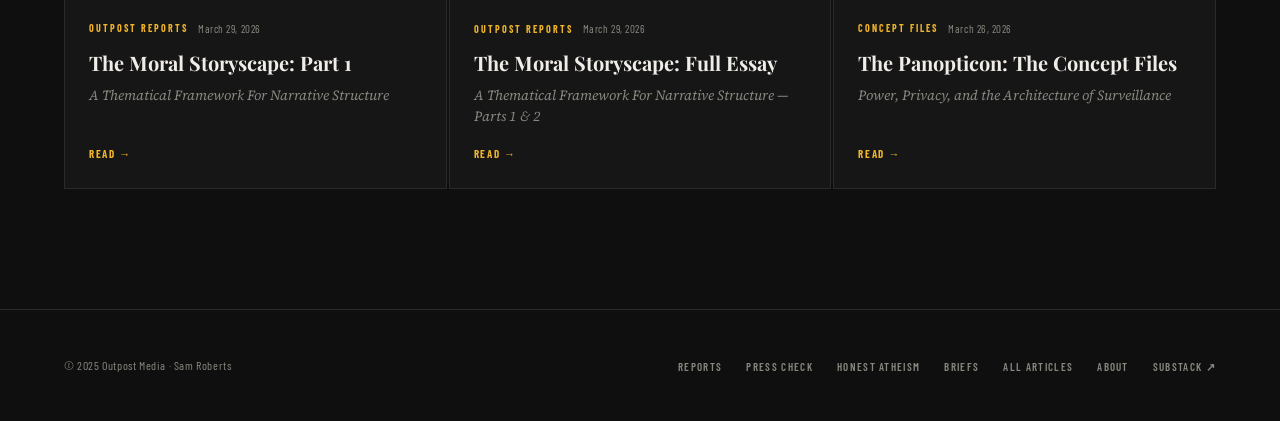
==== commit 724f888a: "Add files via upload" ====
--- a/index.html
+++ b/index.html
@@ -87,7 +87,10 @@
   <!-- RECENT ARTICLES -->
   <section class="articles-section">
     <div class="container">
-      <p class="section-label">Latest Articles</p>
+      <div style="display:flex; align-items:baseline; justify-content:space-between; margin-bottom:24px;">
+        <p class="section-label" style="margin-bottom:0;">Latest Articles</p>
+        <a href="all-articles.html" style="font-family:var(--font-ui); font-size:12px; font-weight:700; letter-spacing:0.1em; text-transform:uppercase; color:var(--gold); text-decoration:none;">View All →</a>
+      </div>
       <div id="recent-articles"></div>
     </div>
   </section>
